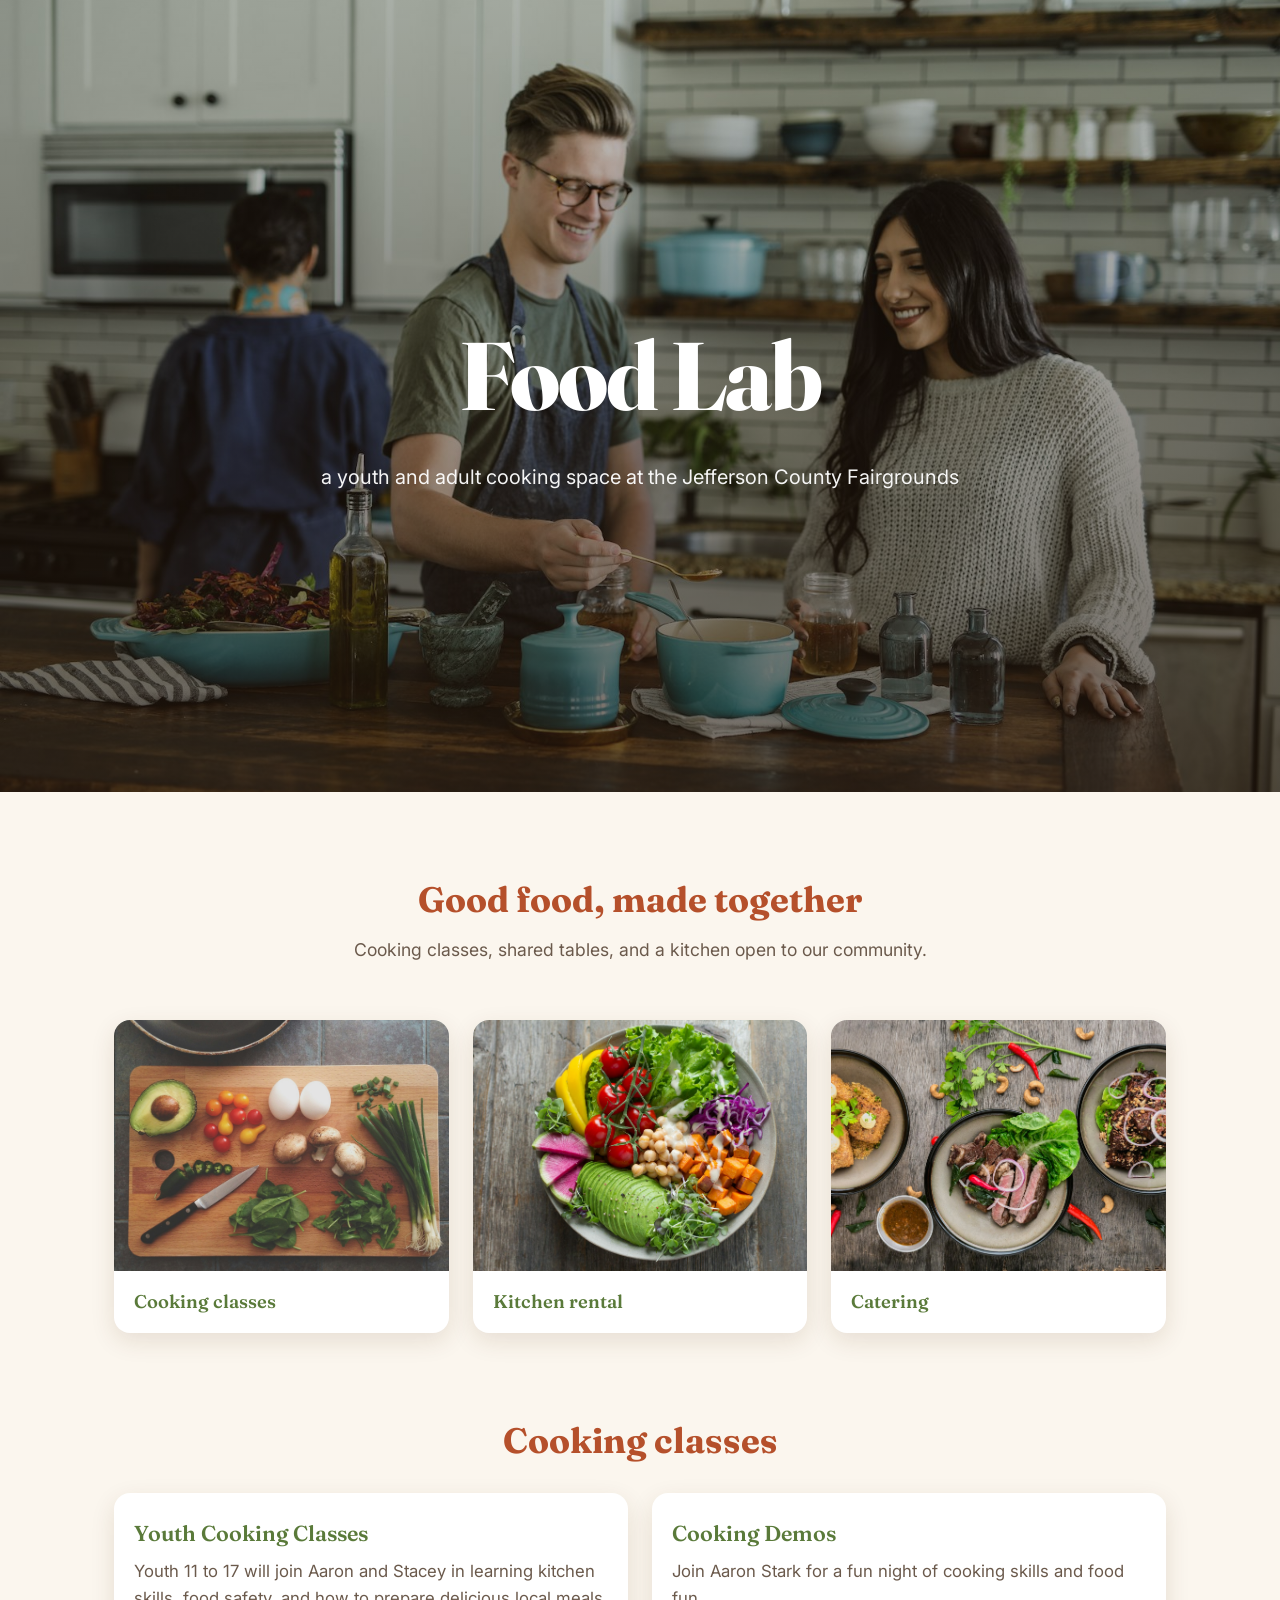
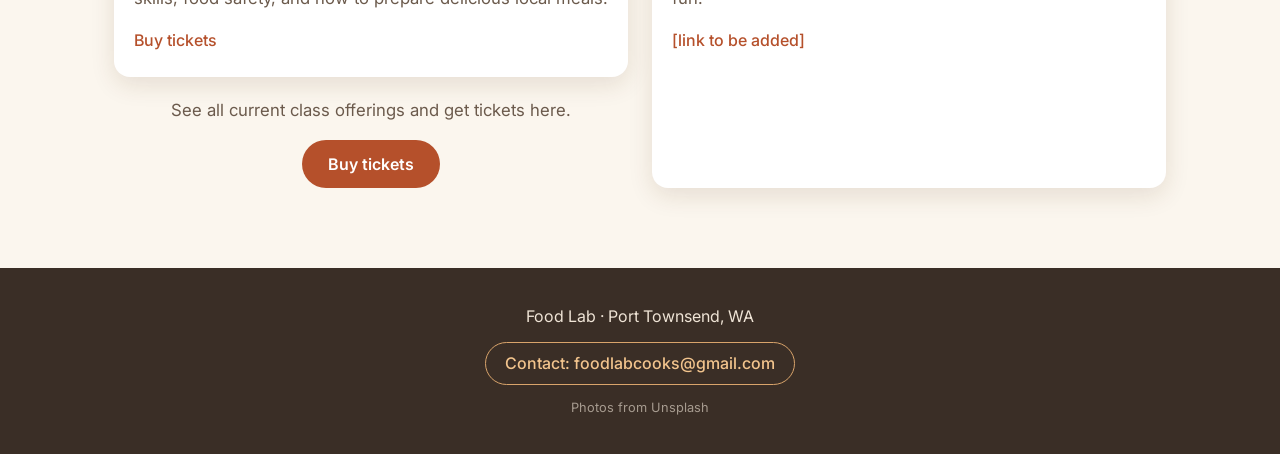
==== index.html @ 8de81036 "Correct gallery captions to Kitchen rental and Catering. Co-authored-by: foodlabcooks <foodlabcooks@" ====
<!doctype html><html lang="en"><head><meta charset="utf-8"><meta name="viewport" content="width=device-width,initial-scale=1">
<title>Food Lab · Port Townsend</title>
<link rel="preconnect" href="https://fonts.googleapis.com"><link href="https://fonts.googleapis.com/css2?family=Fraunces:wght@600;800&family=Inter:wght@400;500&display=swap" rel="stylesheet">
<link rel="stylesheet" href="style.css"></head><body>
<header class="hero"><div class="overlay"><h1>Food Lab</h1><p>a youth and adult cooking space at the Jefferson County Fairgrounds</p></div></header>
<main>
  <section class="intro"><h2>Good food, made together</h2><p>Cooking classes, shared tables, and a kitchen open to our community.</p></section>
  <section class="gallery">
    <figure><img src="img/4.jpg" alt="Fresh vegetables and eggs on a cutting board"><figcaption>Cooking classes</figcaption></figure>
    <figure><img src="img/3.jpg" alt="Colorful vegetable bowl"><figcaption>Kitchen rental</figcaption></figure>
    <figure><img src="img/2.jpg" alt="Plated dishes on a wooden table"><figcaption>Catering</figcaption></figure>
  </section>
  <section class="classes"><h2>Cooking classes</h2>
    <ul class="class-list">
      <li class="class-group"><div class="class-card"><h3>Youth Cooking Classes</h3><p>Youth 11 to 17 will join Aaron and Stacey in learning kitchen skills, food safety, and how to prepare delicious local meals.</p><a href="https://buytickets.at/foodlab">Buy tickets</a></div><div class="classes-tickets"><p>See all current class offerings and get tickets here.</p><a class="tickets" href="https://buytickets.at/foodlab">Buy tickets</a></div></li>
      <li class="class-card"><h3>Cooking Demos</h3><p>Join Aaron Stark for a fun night of cooking skills and food fun.</p><a href="#">[link to be added]</a></li>
    </ul>
  </section>
  <!-- Add more sections here when ready -->
</main>
<footer><p>Food Lab &middot; Port Townsend, WA</p><p><a class="contact" href="mailto:foodlabcooks@gmail.com">Contact: foodlabcooks@gmail.com</a></p><p class="credit">Photos from Unsplash</p></footer>
</body></html>
---- style.css ----
*{box-sizing:border-box}body{margin:0;font-family:Inter,system-ui,sans-serif;background:#fbf6ee;color:#3a2e26;line-height:1.6}
h1,h2{font-family:Fraunces,Georgia,serif}
.hero{height:88vh;min-height:480px;background:url(img/1.jpg) center/cover no-repeat;position:relative}
.overlay{position:absolute;inset:0;background:linear-gradient(180deg,rgba(40,25,15,.25),rgba(40,25,15,.65));display:flex;flex-direction:column;justify-content:center;align-items:center;text-align:center;color:#fff;padding:2rem}
.hero h1{font-size:clamp(3rem,9vw,6rem);font-weight:800;margin:0;letter-spacing:-.02em}
.hero p{font-size:1.25rem;margin:.5rem 0 0;opacity:.95}
.intro{max-width:640px;margin:0 auto;padding:5rem 1.5rem 2.5rem;text-align:center}
.intro h2{font-size:2.2rem;color:#b5502b;margin:0 0 .5rem}.intro p{font-size:1.1rem;color:#6b5a4c;margin:0}
.gallery{max-width:1100px;margin:0 auto;padding:1rem 1.5rem 5rem;display:grid;grid-template-columns:repeat(auto-fit,minmax(260px,1fr));gap:1.5rem}
.classes{max-width:1100px;margin:0 auto;padding:0 1.5rem 5rem}
.classes h2{font-size:2.2rem;color:#b5502b;margin:0 0 1.5rem;text-align:center}
.classes-tickets{text-align:center;margin:1.25rem 0 0}
.classes-tickets p{margin:0 0 1rem;color:#6b5a4c;font-size:1.05rem}
.tickets{display:inline-block;padding:.7rem 1.6rem;background:#b5502b;border-radius:999px;color:#fff;font-weight:600;text-decoration:none}
.tickets:hover{background:#d9a46b;color:#3a2e26}
.class-list{list-style:none;margin:0;padding:0;display:grid;grid-template-columns:repeat(auto-fit,minmax(min(100%,420px),1fr));gap:1.5rem}
.class-card{background:#fff;border-radius:16px;padding:1.5rem 1.25rem;box-shadow:0 8px 24px rgba(80,50,20,.12)}
.class-card h3{font-family:Fraunces,Georgia,serif;font-weight:600;font-size:1.35rem;color:#5a7a3a;margin:0 0 .4rem}
.class-card p{margin:0 0 1rem;color:#6b5a4c;font-size:1.05rem}
.class-card a{color:#b5502b;font-weight:500;text-decoration:none}
.class-card a:hover{text-decoration:underline}
figure{margin:0;background:#fff;border-radius:16px;overflow:hidden;box-shadow:0 8px 24px rgba(80,50,20,.12);transition:transform .25s}
figure:hover{transform:translateY(-4px)}
figure img{width:100%;aspect-ratio:4/3;object-fit:cover;display:block}
figcaption{padding:1rem 1.25rem;font-family:Fraunces,serif;font-weight:600;font-size:1.15rem;color:#5a7a3a}
footer{background:#3a2e26;color:#efe4d6;text-align:center;padding:2rem 1rem}footer p{margin:.2rem 0}.credit{font-size:.8rem;opacity:.6}
.contact{display:inline-block;margin:.6rem 0;padding:.5rem 1.2rem;border:1px solid #d9a46b;border-radius:999px;color:#f2c48d;text-decoration:none;font-weight:500}.contact:hover{background:#d9a46b;color:#3a2e26}
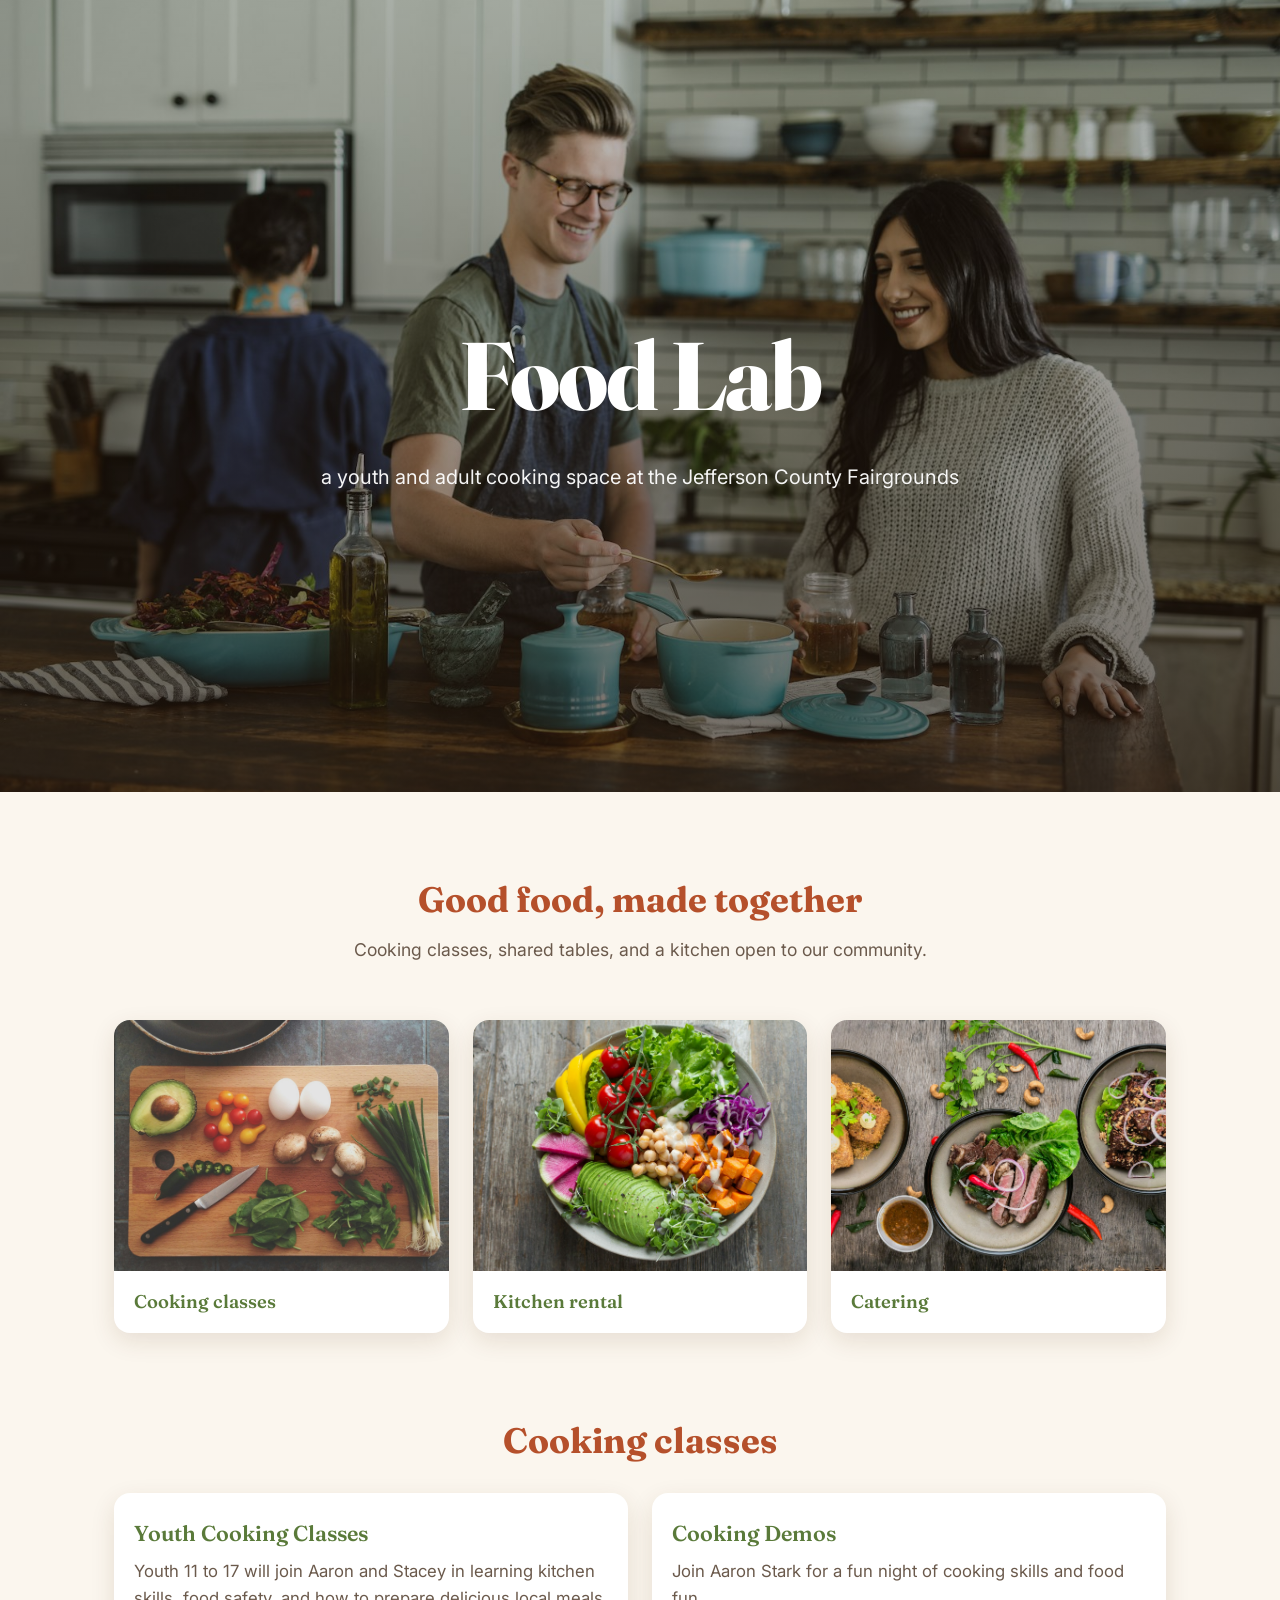
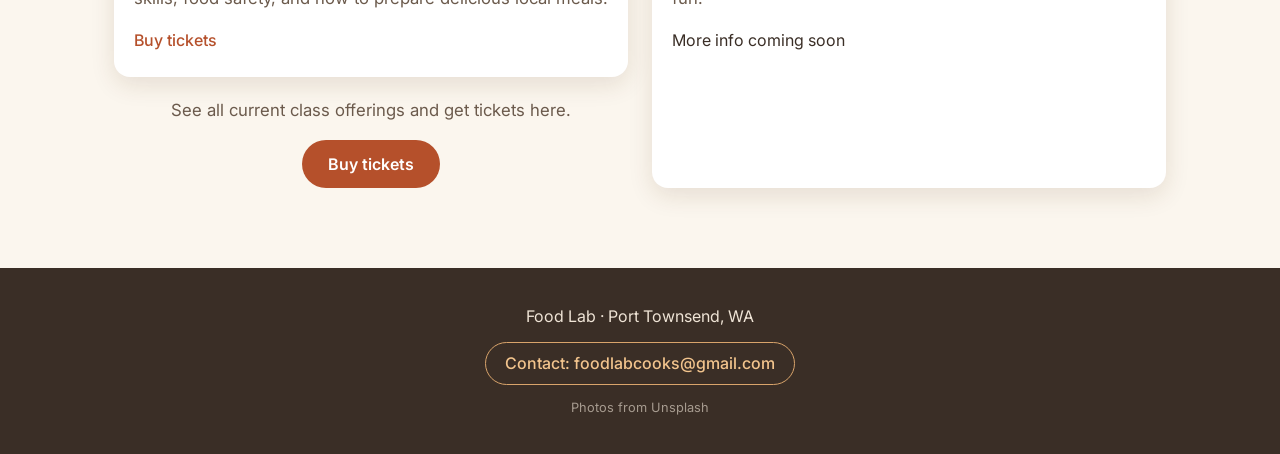
==== commit a3649a00: "Replace the Cooking Demos placeholder link with plain text. Co-authored-by: foodlabcooks <foodlabcoo" ====
--- a/index.html
+++ b/index.html
@@ -13,7 +13,7 @@
   <section class="classes"><h2>Cooking classes</h2>
     <ul class="class-list">
       <li class="class-group"><div class="class-card"><h3>Youth Cooking Classes</h3><p>Youth 11 to 17 will join Aaron and Stacey in learning kitchen skills, food safety, and how to prepare delicious local meals.</p><a href="https://buytickets.at/foodlab">Buy tickets</a></div><div class="classes-tickets"><p>See all current class offerings and get tickets here.</p><a class="tickets" href="https://buytickets.at/foodlab">Buy tickets</a></div></li>
-      <li class="class-card"><h3>Cooking Demos</h3><p>Join Aaron Stark for a fun night of cooking skills and food fun.</p><a href="#">[link to be added]</a></li>
+      <li class="class-card"><h3>Cooking Demos</h3><p>Join Aaron Stark for a fun night of cooking skills and food fun.</p>More info coming soon</li>
     </ul>
   </section>
   <!-- Add more sections here when ready -->
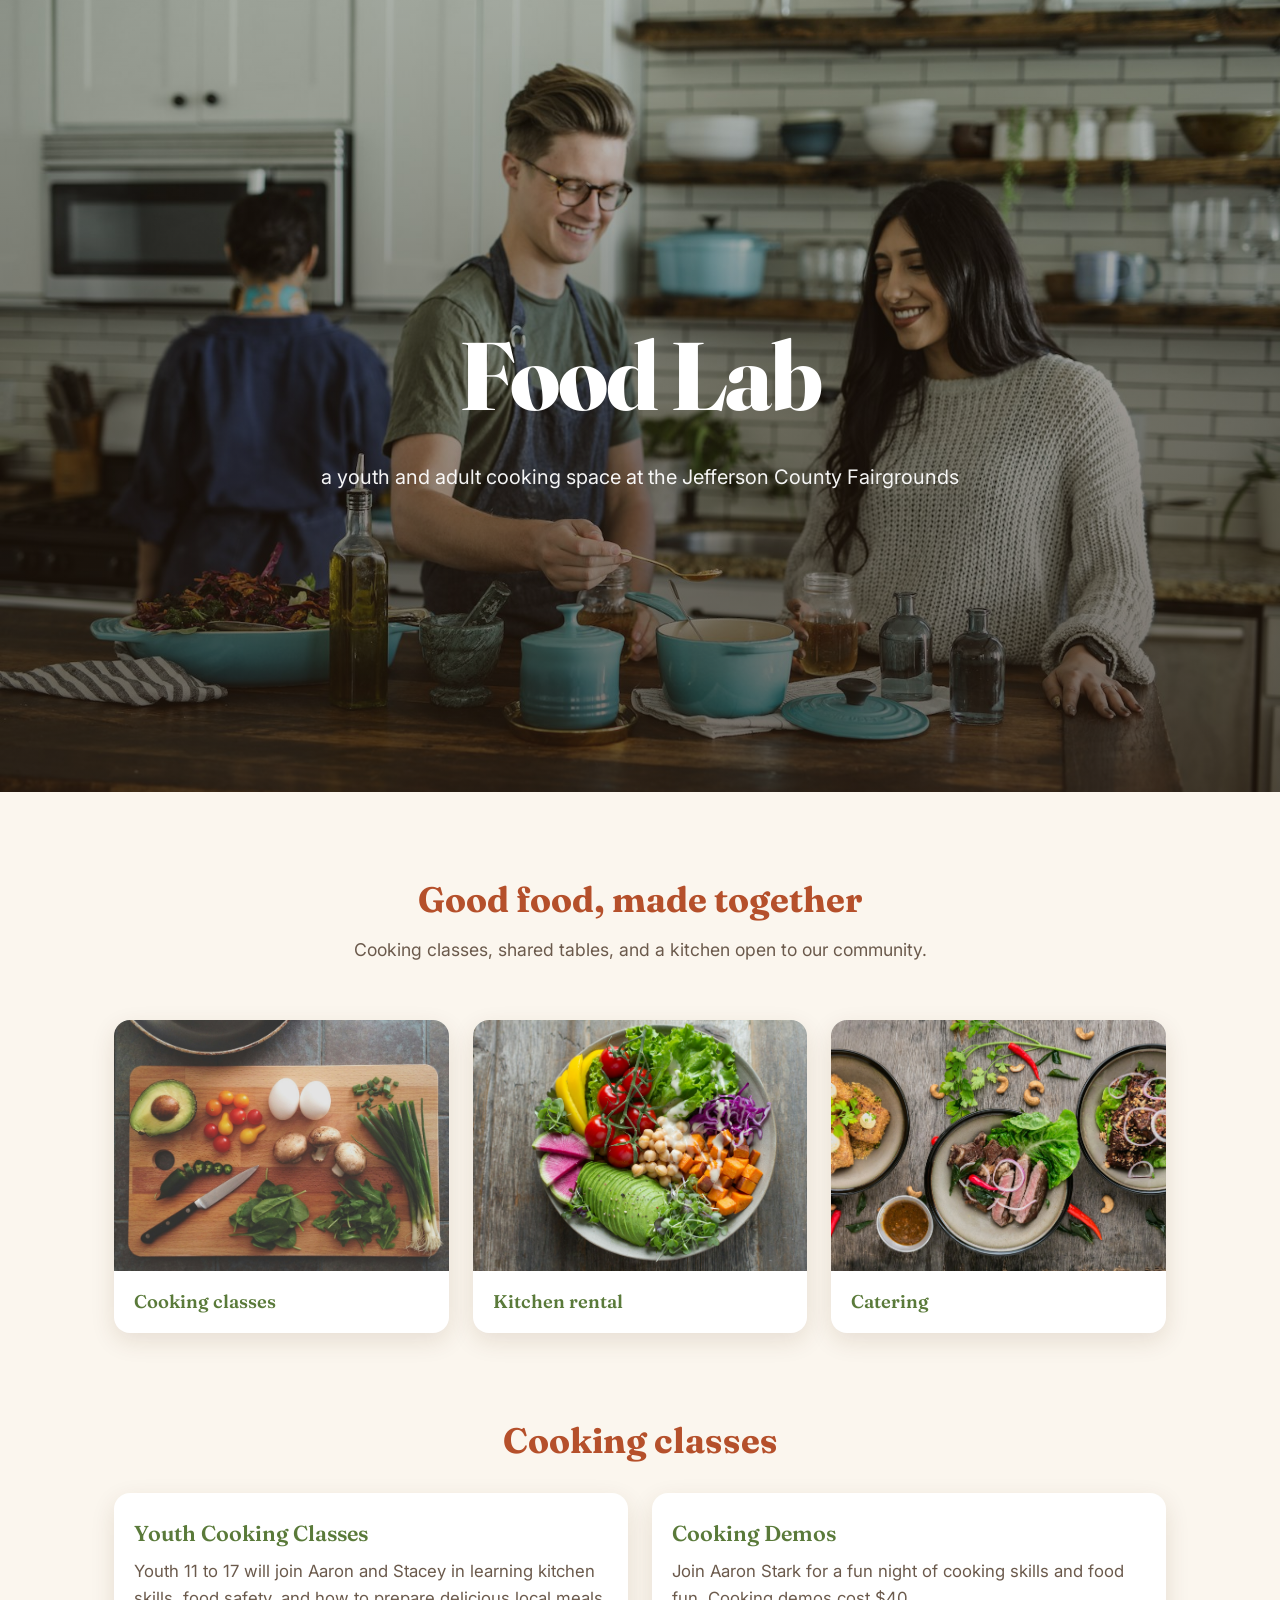
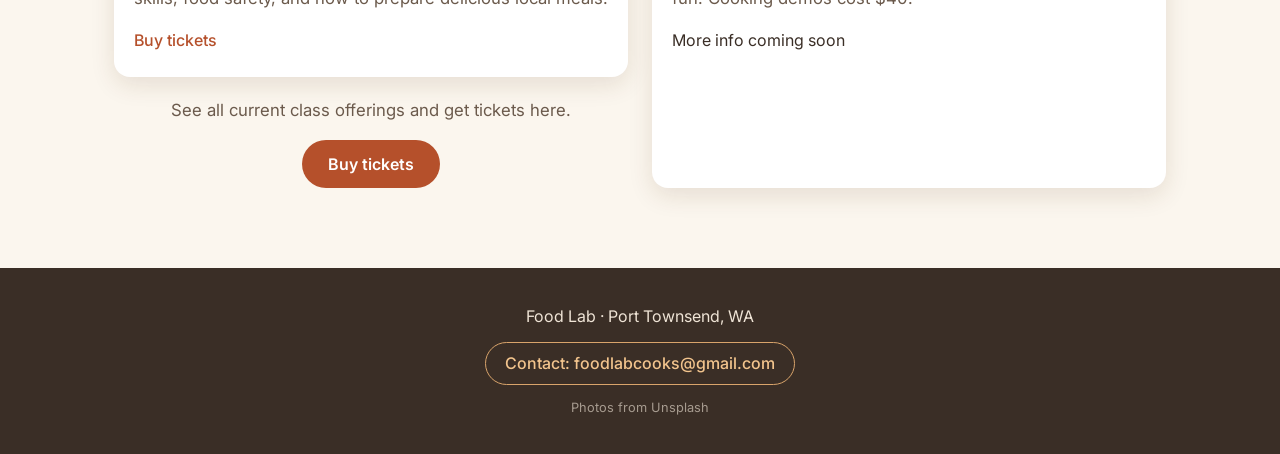
==== commit 65cd5463: "State that cooking demos cost $40. Add the price to the Cooking Demos card description and rebuild t" ====
--- a/index.html
+++ b/index.html
@@ -13,7 +13,7 @@
   <section class="classes"><h2>Cooking classes</h2>
     <ul class="class-list">
       <li class="class-group"><div class="class-card"><h3>Youth Cooking Classes</h3><p>Youth 11 to 17 will join Aaron and Stacey in learning kitchen skills, food safety, and how to prepare delicious local meals.</p><a href="https://buytickets.at/foodlab">Buy tickets</a></div><div class="classes-tickets"><p>See all current class offerings and get tickets here.</p><a class="tickets" href="https://buytickets.at/foodlab">Buy tickets</a></div></li>
-      <li class="class-card"><h3>Cooking Demos</h3><p>Join Aaron Stark for a fun night of cooking skills and food fun.</p>More info coming soon</li>
+      <li class="class-card"><h3>Cooking Demos</h3><p>Join Aaron Stark for a fun night of cooking skills and food fun. Cooking demos cost $40.</p>More info coming soon</li>
     </ul>
   </section>
   <!-- Add more sections here when ready -->
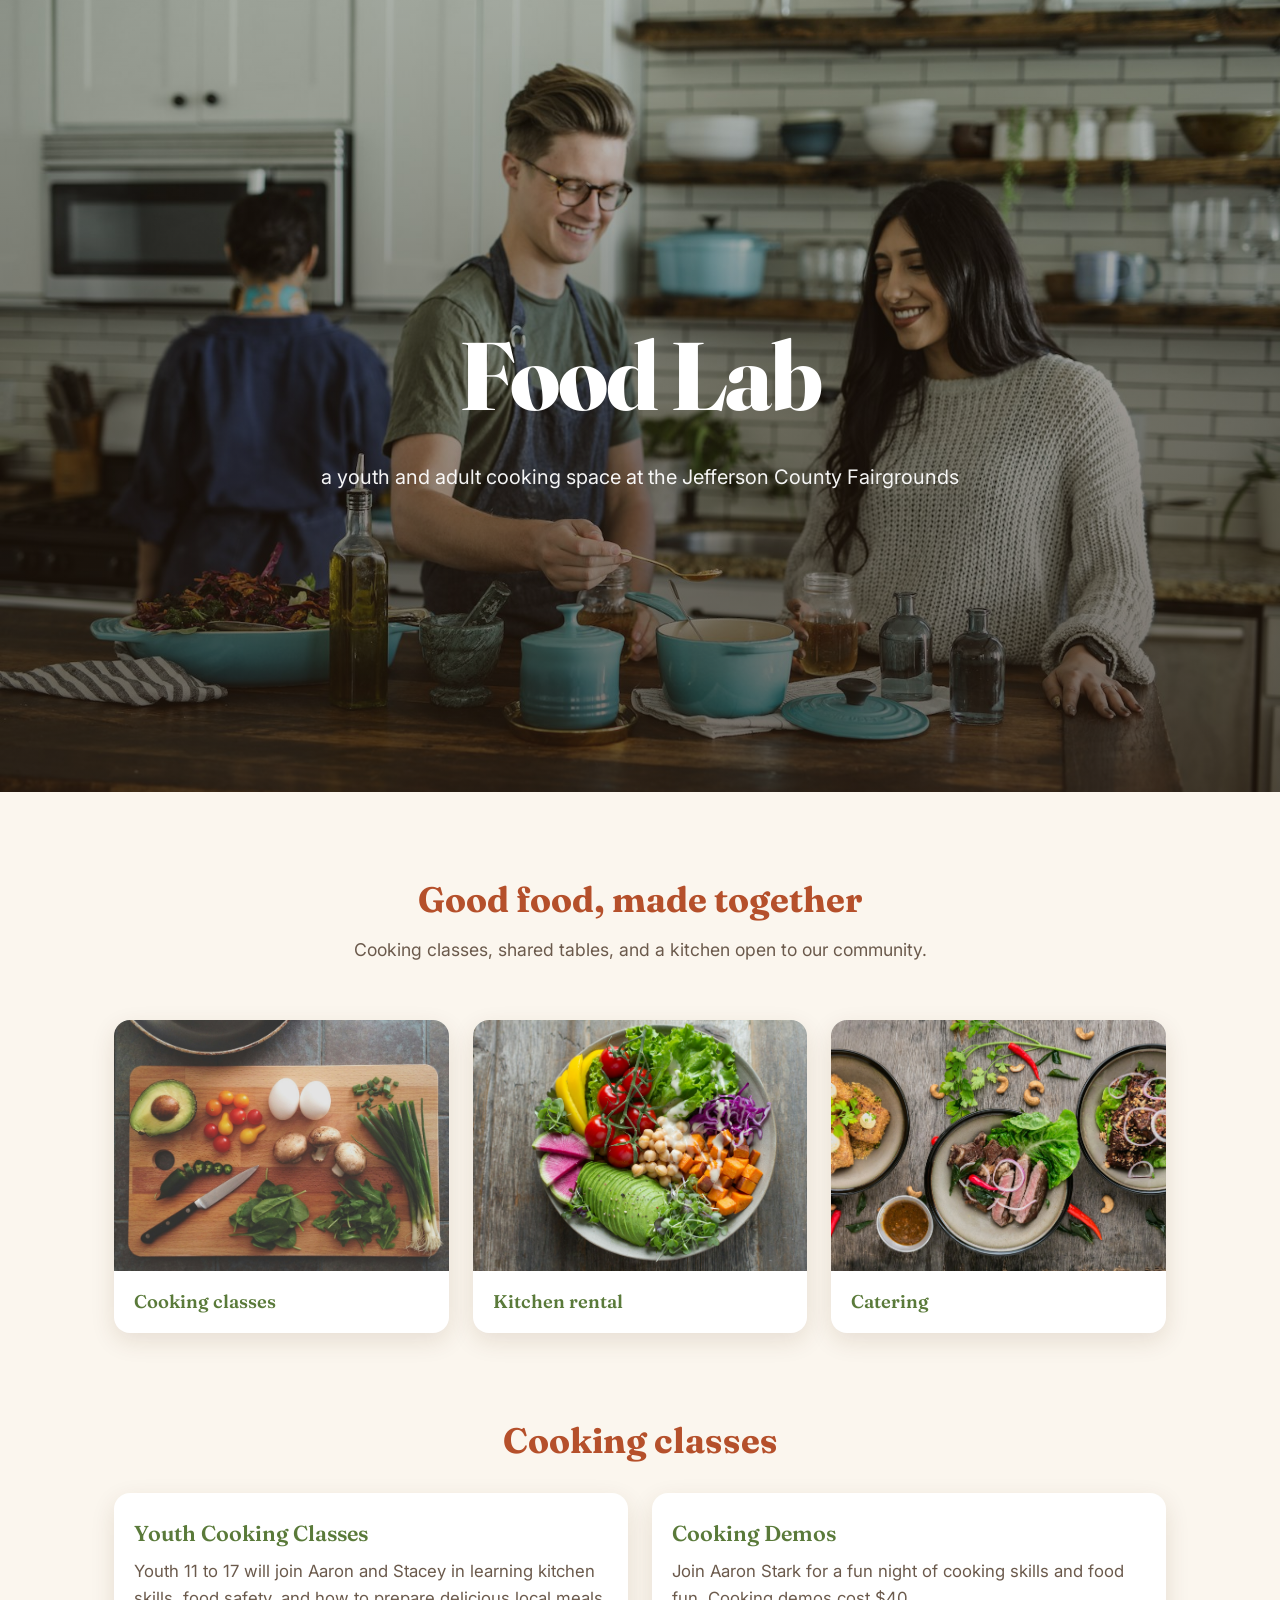
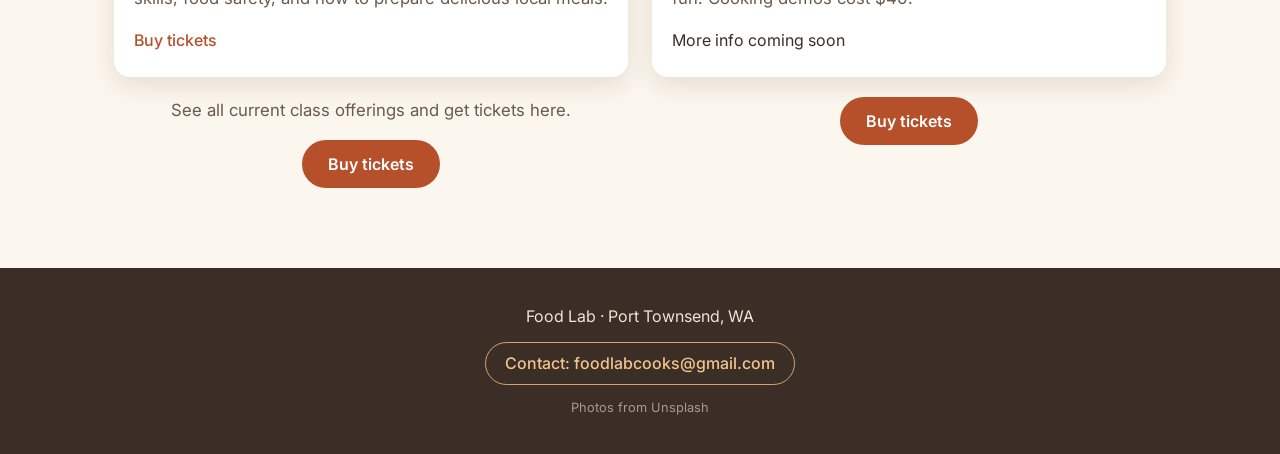
==== commit 83139e0c: "Add a Buy tickets button under Cooking Demos. Use the same pill control as the youth classes, pointe" ====
--- a/index.html
+++ b/index.html
@@ -13,7 +13,7 @@
   <section class="classes"><h2>Cooking classes</h2>
     <ul class="class-list">
       <li class="class-group"><div class="class-card"><h3>Youth Cooking Classes</h3><p>Youth 11 to 17 will join Aaron and Stacey in learning kitchen skills, food safety, and how to prepare delicious local meals.</p><a href="https://buytickets.at/foodlab">Buy tickets</a></div><div class="classes-tickets"><p>See all current class offerings and get tickets here.</p><a class="tickets" href="https://buytickets.at/foodlab">Buy tickets</a></div></li>
-      <li class="class-card"><h3>Cooking Demos</h3><p>Join Aaron Stark for a fun night of cooking skills and food fun. Cooking demos cost $40.</p>More info coming soon</li>
+      <li class="class-group"><div class="class-card"><h3>Cooking Demos</h3><p>Join Aaron Stark for a fun night of cooking skills and food fun. Cooking demos cost $40.</p>More info coming soon</div><div class="classes-tickets"><a class="tickets" href="https://www.tickettailor.com/events/foodlab/2506908">Buy tickets</a></div></li>
     </ul>
   </section>
   <!-- Add more sections here when ready -->
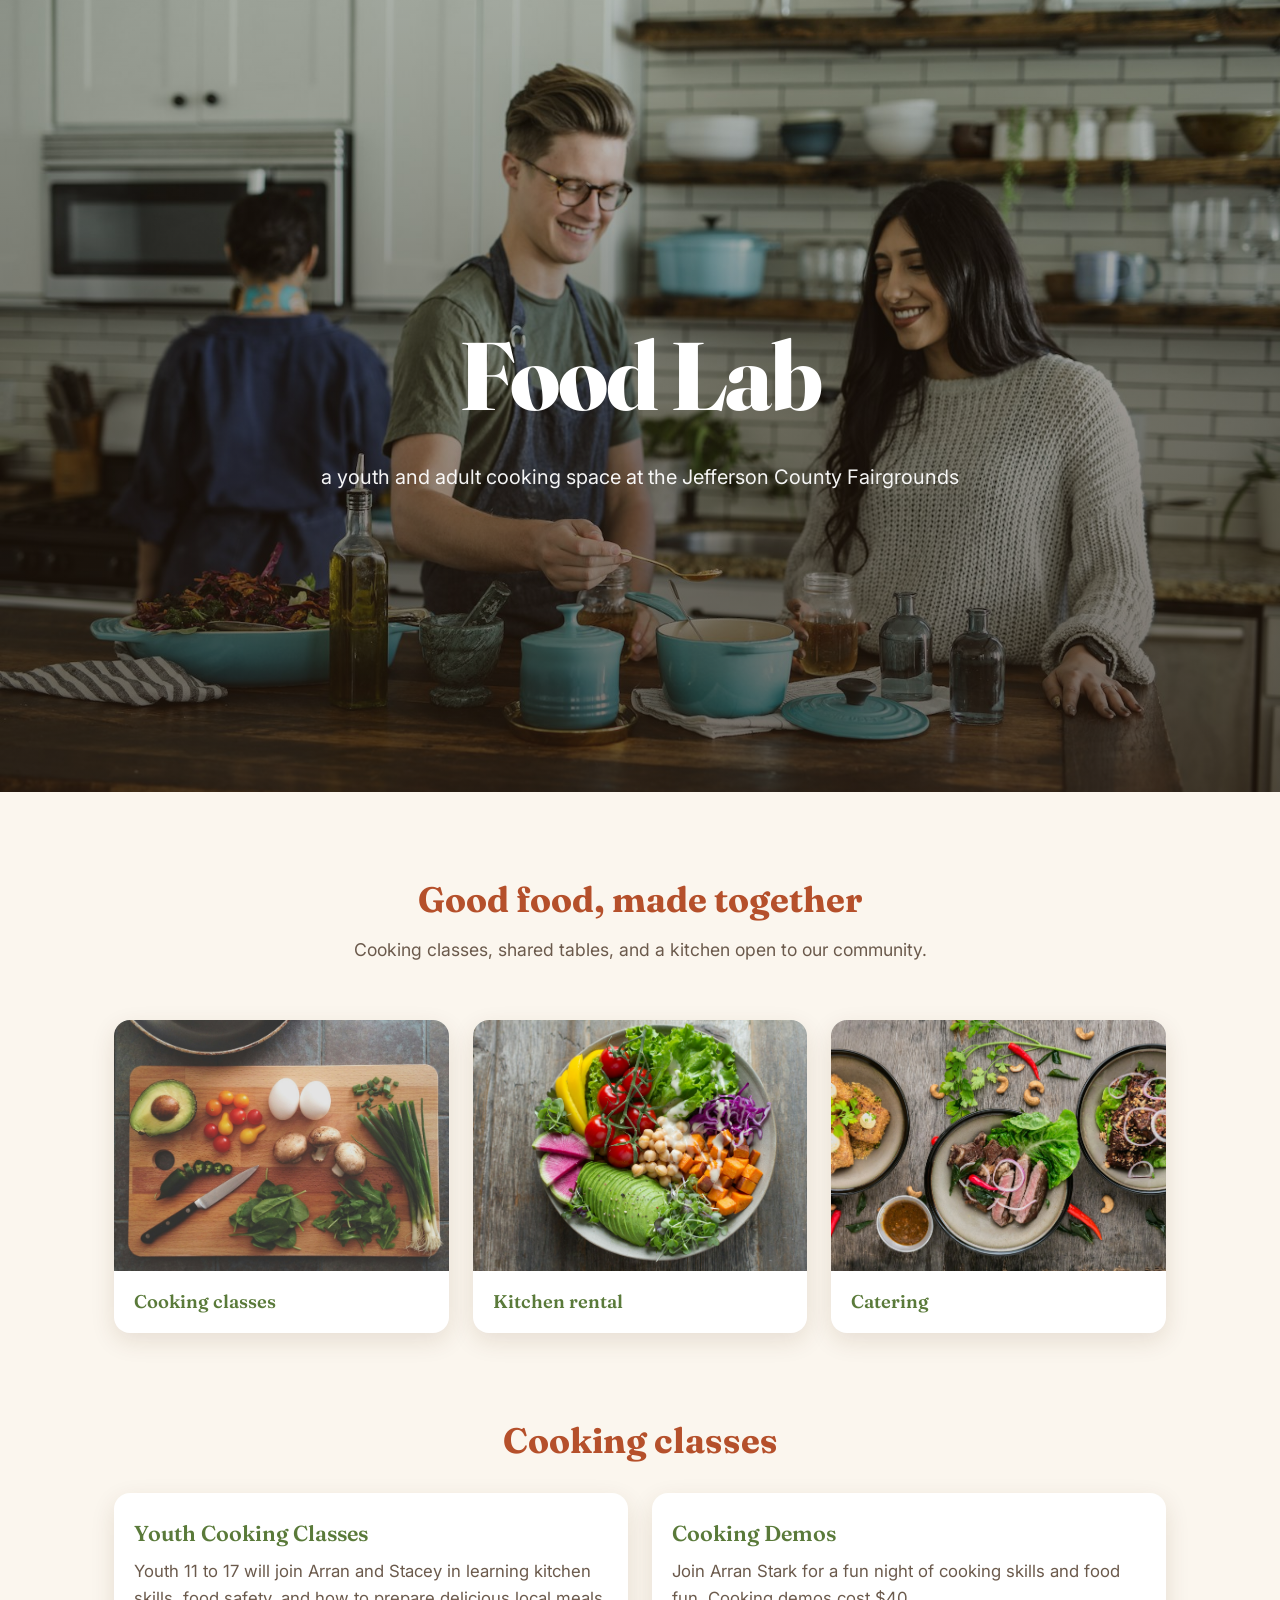
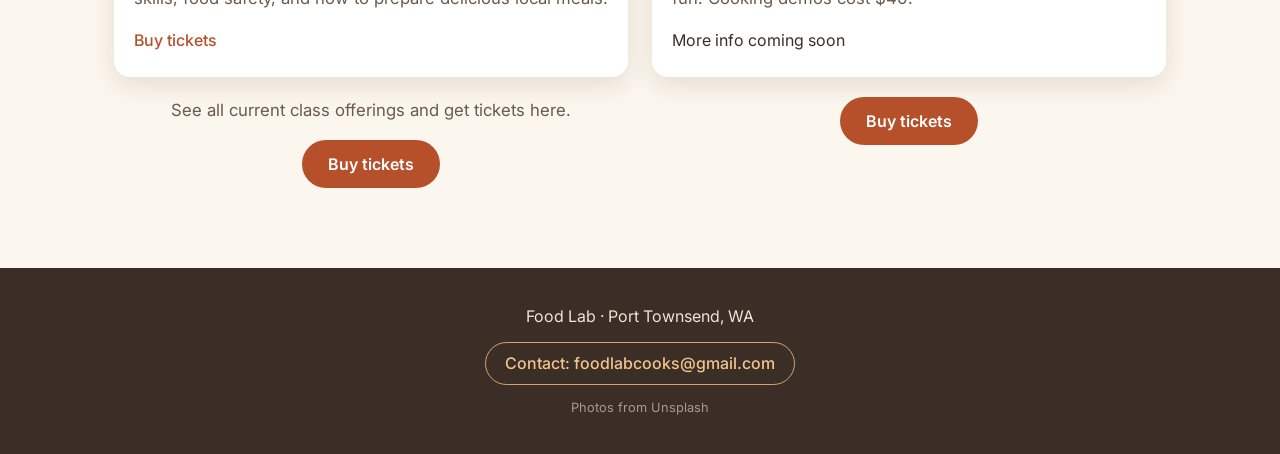
==== commit 1ff603c6: "Spell Arran Stark's name correctly on the homepage. The Youth Cooking Classes and Cooking Demos desc" ====
--- a/index.html
+++ b/index.html
@@ -12,8 +12,8 @@
   </section>
   <section class="classes"><h2>Cooking classes</h2>
     <ul class="class-list">
-      <li class="class-group"><div class="class-card"><h3>Youth Cooking Classes</h3><p>Youth 11 to 17 will join Aaron and Stacey in learning kitchen skills, food safety, and how to prepare delicious local meals.</p><a href="https://buytickets.at/foodlab">Buy tickets</a></div><div class="classes-tickets"><p>See all current class offerings and get tickets here.</p><a class="tickets" href="https://buytickets.at/foodlab">Buy tickets</a></div></li>
-      <li class="class-group"><div class="class-card"><h3>Cooking Demos</h3><p>Join Aaron Stark for a fun night of cooking skills and food fun. Cooking demos cost $40.</p>More info coming soon</div><div class="classes-tickets"><a class="tickets" href="https://www.tickettailor.com/events/foodlab/2506908">Buy tickets</a></div></li>
+      <li class="class-group"><div class="class-card"><h3>Youth Cooking Classes</h3><p>Youth 11 to 17 will join Arran and Stacey in learning kitchen skills, food safety, and how to prepare delicious local meals.</p><a href="https://buytickets.at/foodlab">Buy tickets</a></div><div class="classes-tickets"><p>See all current class offerings and get tickets here.</p><a class="tickets" href="https://buytickets.at/foodlab">Buy tickets</a></div></li>
+      <li class="class-group"><div class="class-card"><h3>Cooking Demos</h3><p>Join Arran Stark for a fun night of cooking skills and food fun. Cooking demos cost $40.</p>More info coming soon</div><div class="classes-tickets"><a class="tickets" href="https://www.tickettailor.com/events/foodlab/2506908">Buy tickets</a></div></li>
     </ul>
   </section>
   <!-- Add more sections here when ready -->
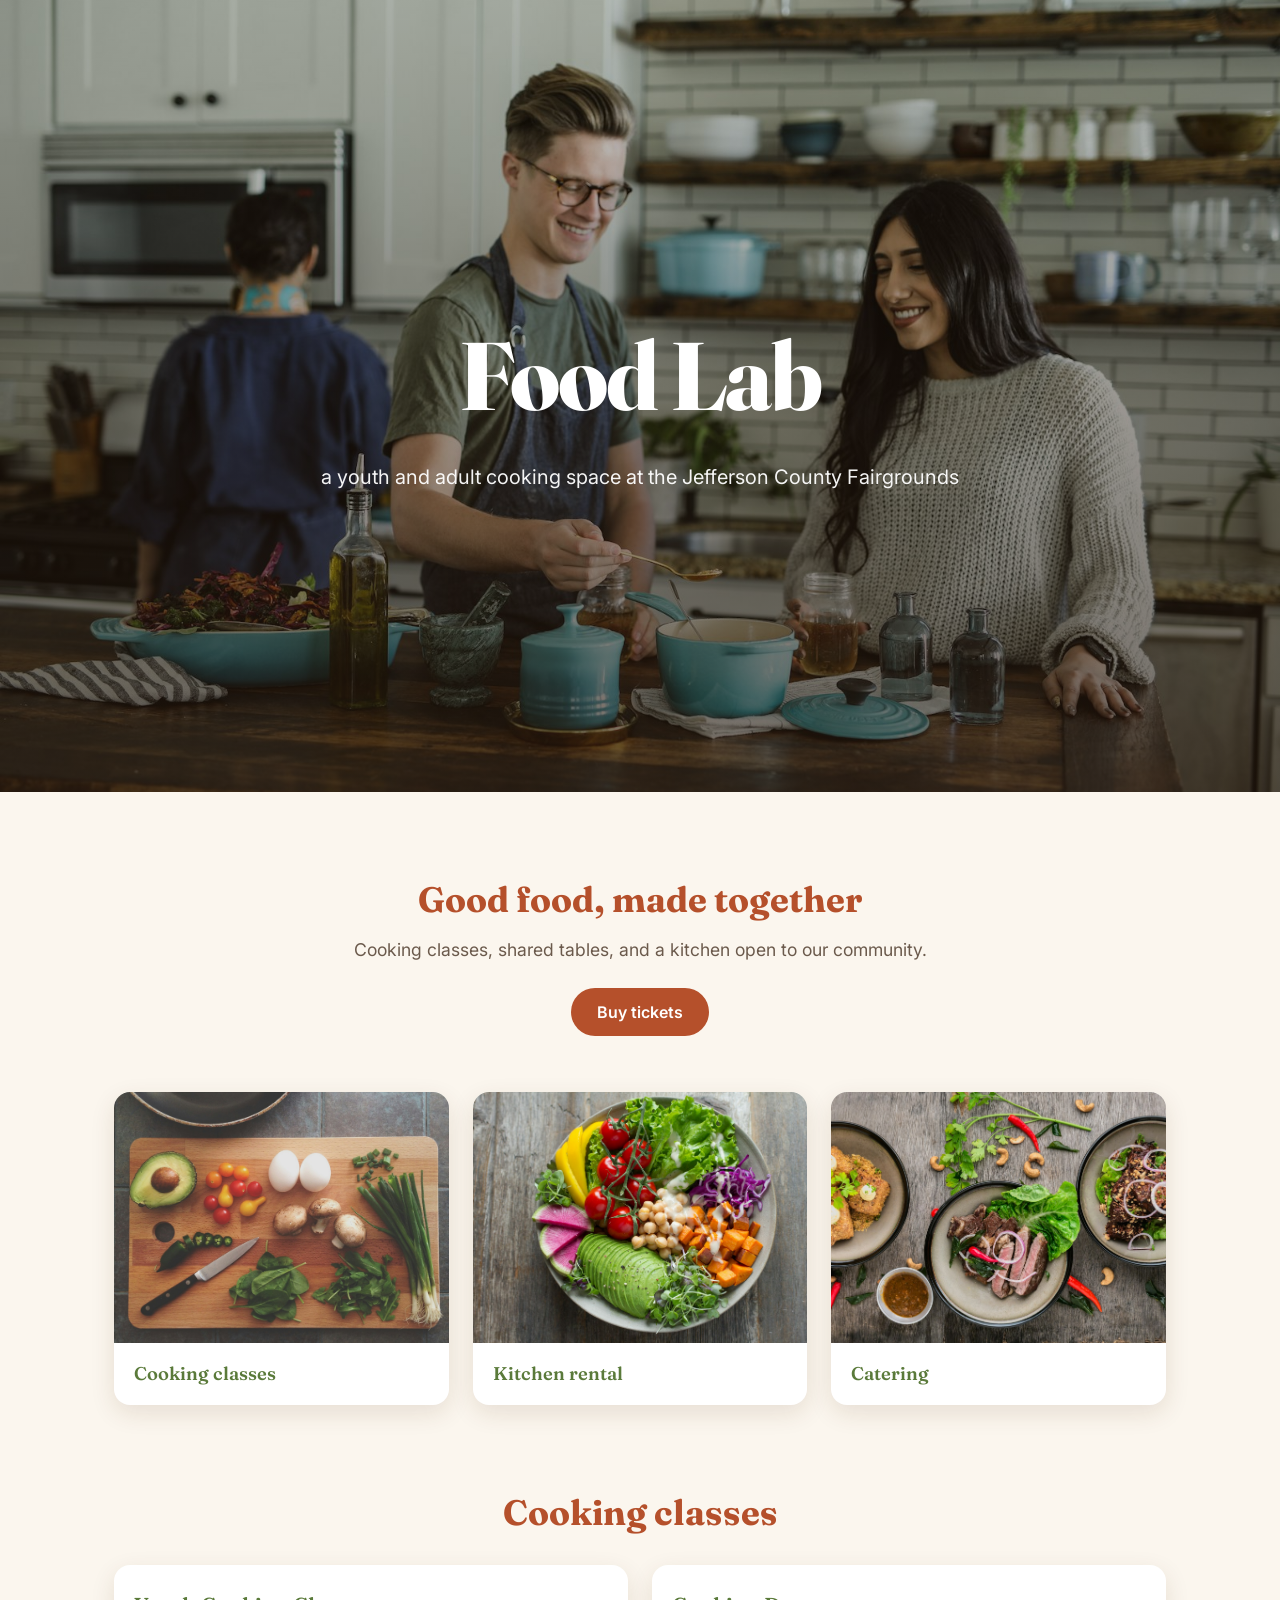
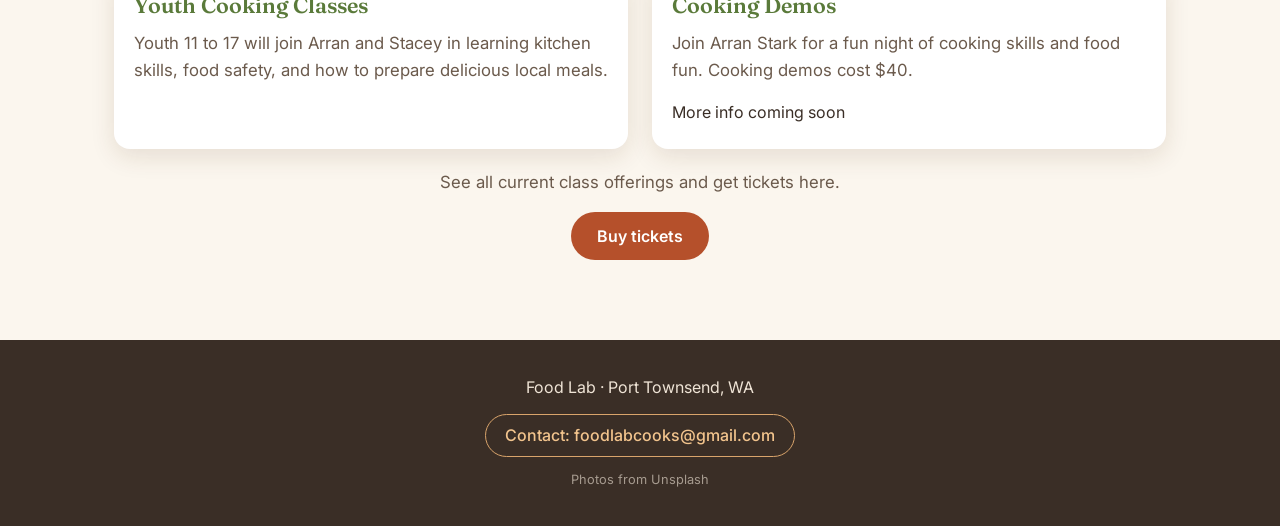
==== commit f9a82db5: "Use two Buy tickets links, both to every class Remove the Youth card text link and the per-card tick" ====
--- a/index.html
+++ b/index.html
@@ -4,7 +4,7 @@
 <link rel="stylesheet" href="style.css"></head><body>
 <header class="hero"><div class="overlay"><h1>Food Lab</h1><p>a youth and adult cooking space at the Jefferson County Fairgrounds</p></div></header>
 <main>
-  <section class="intro"><h2>Good food, made together</h2><p>Cooking classes, shared tables, and a kitchen open to our community.</p></section>
+  <section class="intro"><h2>Good food, made together</h2><p>Cooking classes, shared tables, and a kitchen open to our community.</p><a class="tickets" href="https://buytickets.at/foodlab">Buy tickets</a></section>
   <section class="gallery">
     <figure><img src="img/4.jpg" alt="Fresh vegetables and eggs on a cutting board"><figcaption>Cooking classes</figcaption></figure>
     <figure><img src="img/3.jpg" alt="Colorful vegetable bowl"><figcaption>Kitchen rental</figcaption></figure>
@@ -12,9 +12,10 @@
   </section>
   <section class="classes"><h2>Cooking classes</h2>
     <ul class="class-list">
-      <li class="class-group"><div class="class-card"><h3>Youth Cooking Classes</h3><p>Youth 11 to 17 will join Arran and Stacey in learning kitchen skills, food safety, and how to prepare delicious local meals.</p><a href="https://buytickets.at/foodlab">Buy tickets</a></div><div class="classes-tickets"><p>See all current class offerings and get tickets here.</p><a class="tickets" href="https://buytickets.at/foodlab">Buy tickets</a></div></li>
-      <li class="class-group"><div class="class-card"><h3>Cooking Demos</h3><p>Join Arran Stark for a fun night of cooking skills and food fun. Cooking demos cost $40.</p>More info coming soon</div><div class="classes-tickets"><a class="tickets" href="https://www.tickettailor.com/events/foodlab/2506908">Buy tickets</a></div></li>
+      <li class="class-card"><h3>Youth Cooking Classes</h3><p>Youth 11 to 17 will join Arran and Stacey in learning kitchen skills, food safety, and how to prepare delicious local meals.</p></li>
+      <li class="class-card"><h3>Cooking Demos</h3><p>Join Arran Stark for a fun night of cooking skills and food fun. Cooking demos cost $40.</p>More info coming soon</li>
     </ul>
+    <div class="classes-tickets"><p>See all current class offerings and get tickets here.</p><a class="tickets" href="https://buytickets.at/foodlab">Buy tickets</a></div>
   </section>
   <!-- Add more sections here when ready -->
 </main>
--- a/style.css
+++ b/style.css
@@ -6,6 +6,7 @@
 .hero p{font-size:1.25rem;margin:.5rem 0 0;opacity:.95}
 .intro{max-width:640px;margin:0 auto;padding:5rem 1.5rem 2.5rem;text-align:center}
 .intro h2{font-size:2.2rem;color:#b5502b;margin:0 0 .5rem}.intro p{font-size:1.1rem;color:#6b5a4c;margin:0}
+.intro .tickets{margin-top:1.5rem}
 .gallery{max-width:1100px;margin:0 auto;padding:1rem 1.5rem 5rem;display:grid;grid-template-columns:repeat(auto-fit,minmax(260px,1fr));gap:1.5rem}
 .classes{max-width:1100px;margin:0 auto;padding:0 1.5rem 5rem}
 .classes h2{font-size:2.2rem;color:#b5502b;margin:0 0 1.5rem;text-align:center}
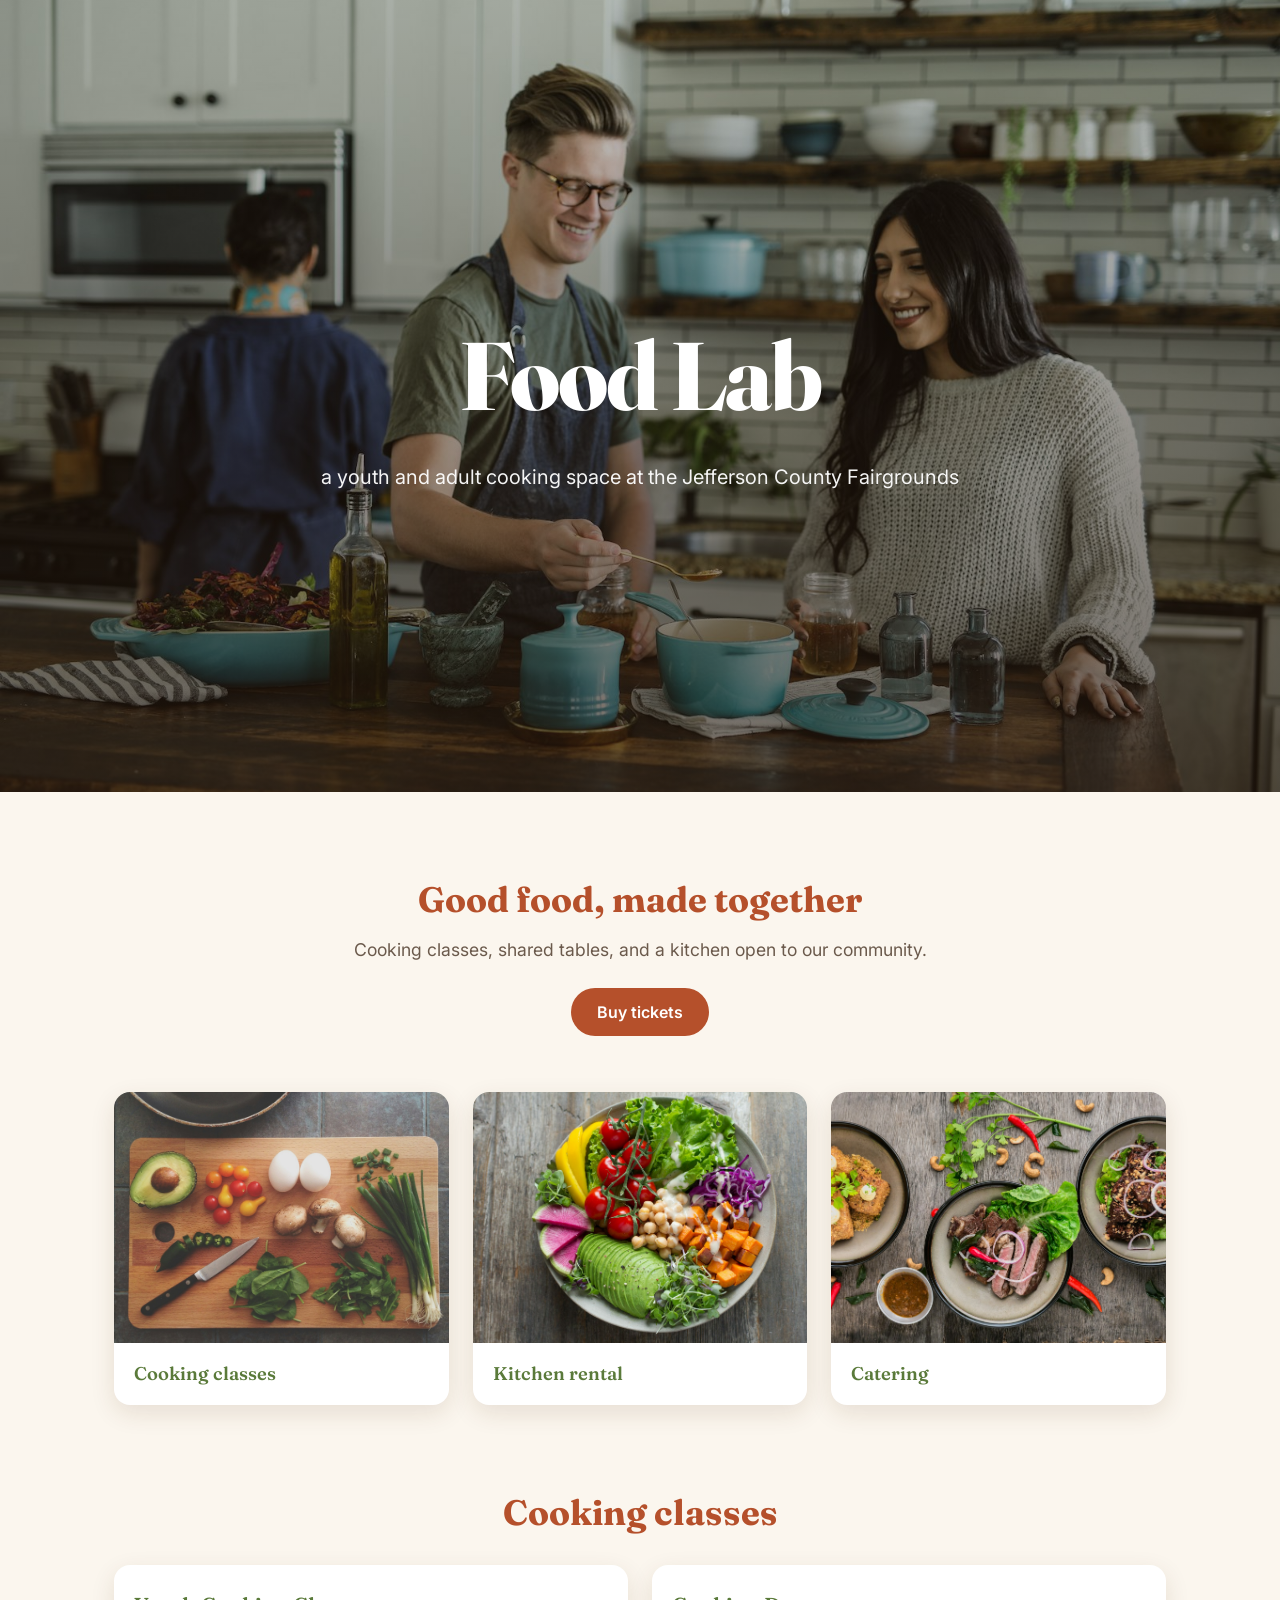
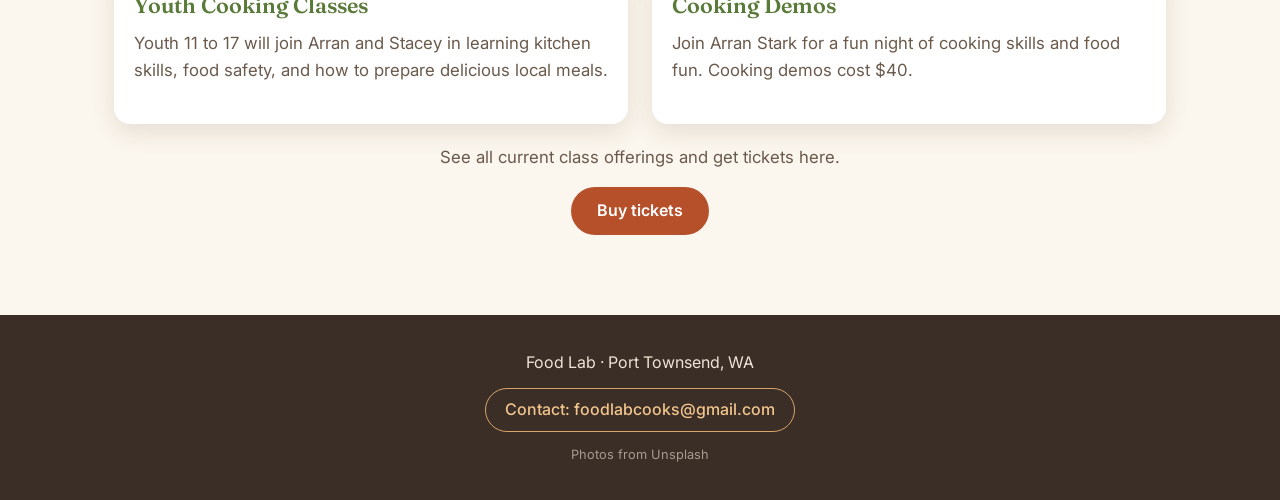
==== commit 2e785b75: "Remove the Cooking Demos coming-soon text Empty class link text now renders nothing, and Decap no lo" ====
--- a/index.html
+++ b/index.html
@@ -13,7 +13,7 @@
   <section class="classes"><h2>Cooking classes</h2>
     <ul class="class-list">
       <li class="class-card"><h3>Youth Cooking Classes</h3><p>Youth 11 to 17 will join Arran and Stacey in learning kitchen skills, food safety, and how to prepare delicious local meals.</p></li>
-      <li class="class-card"><h3>Cooking Demos</h3><p>Join Arran Stark for a fun night of cooking skills and food fun. Cooking demos cost $40.</p>More info coming soon</li>
+      <li class="class-card"><h3>Cooking Demos</h3><p>Join Arran Stark for a fun night of cooking skills and food fun. Cooking demos cost $40.</p></li>
     </ul>
     <div class="classes-tickets"><p>See all current class offerings and get tickets here.</p><a class="tickets" href="https://buytickets.at/foodlab">Buy tickets</a></div>
   </section>
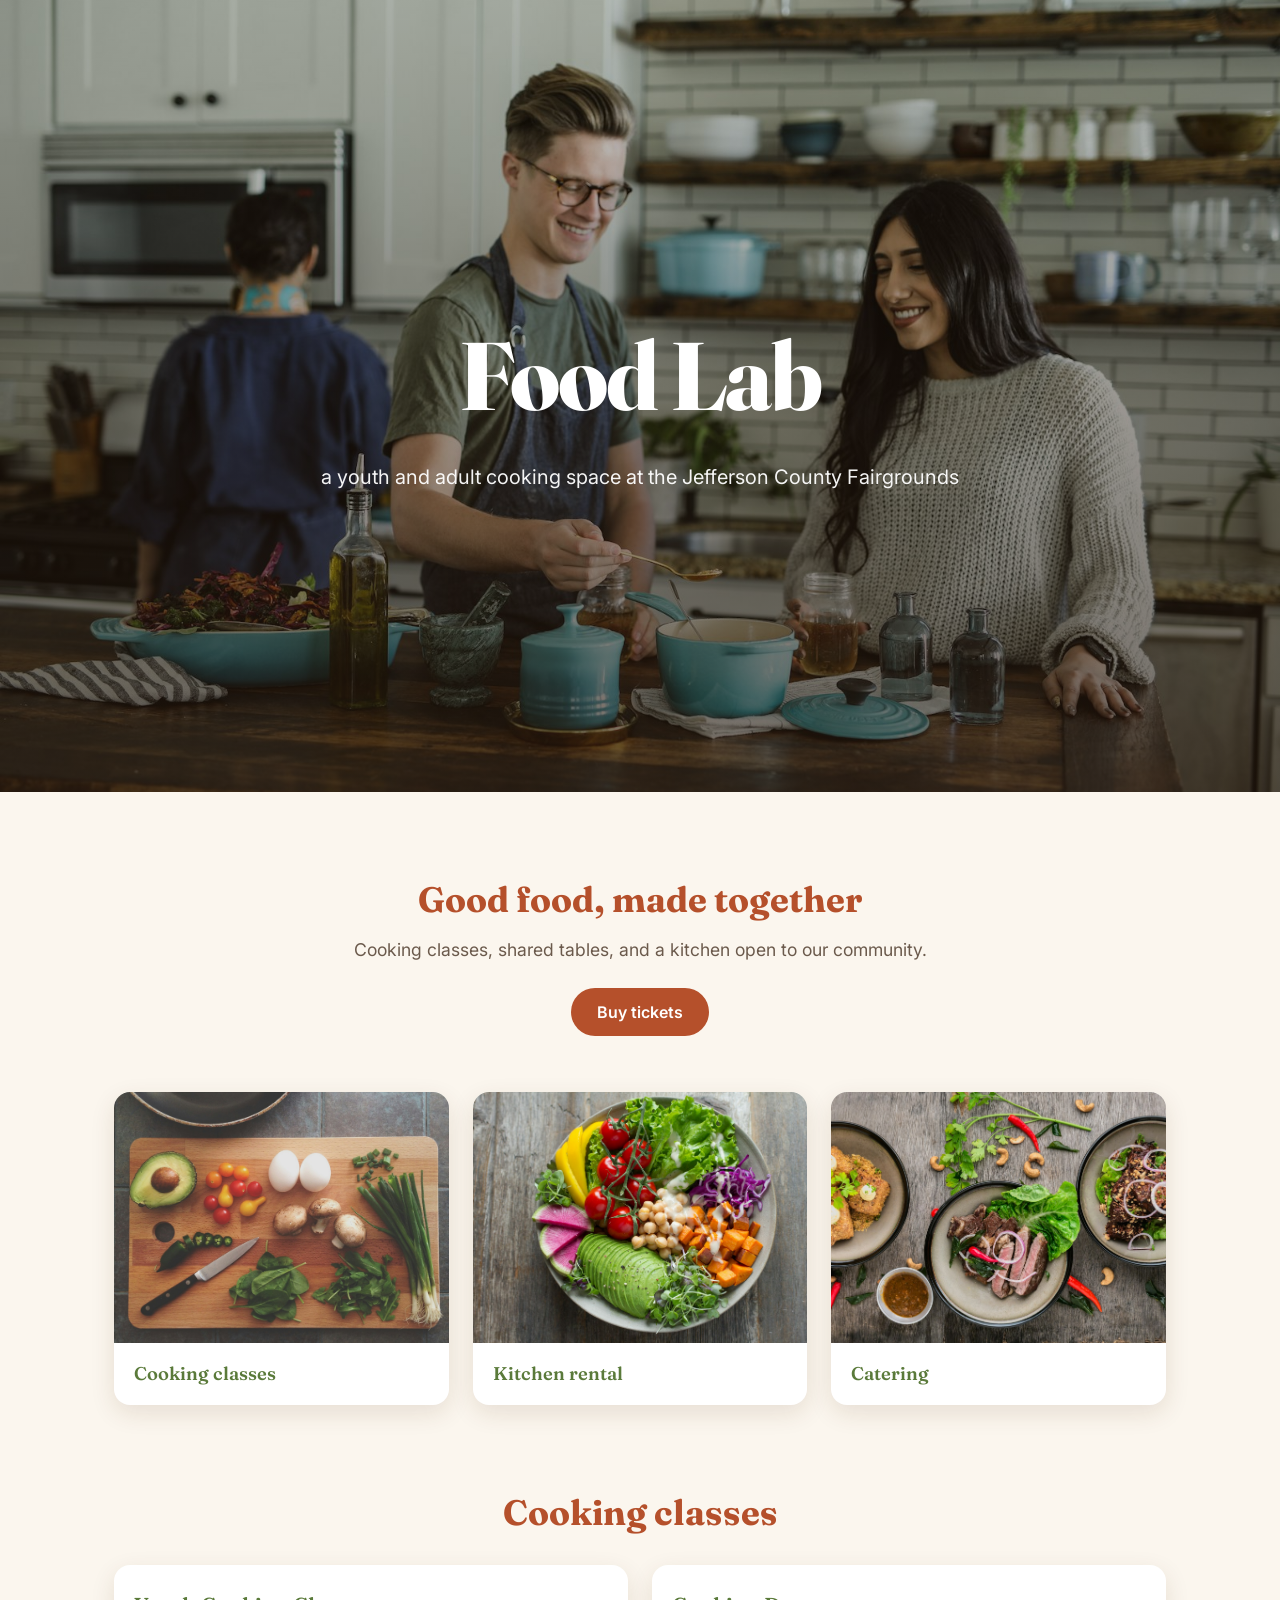
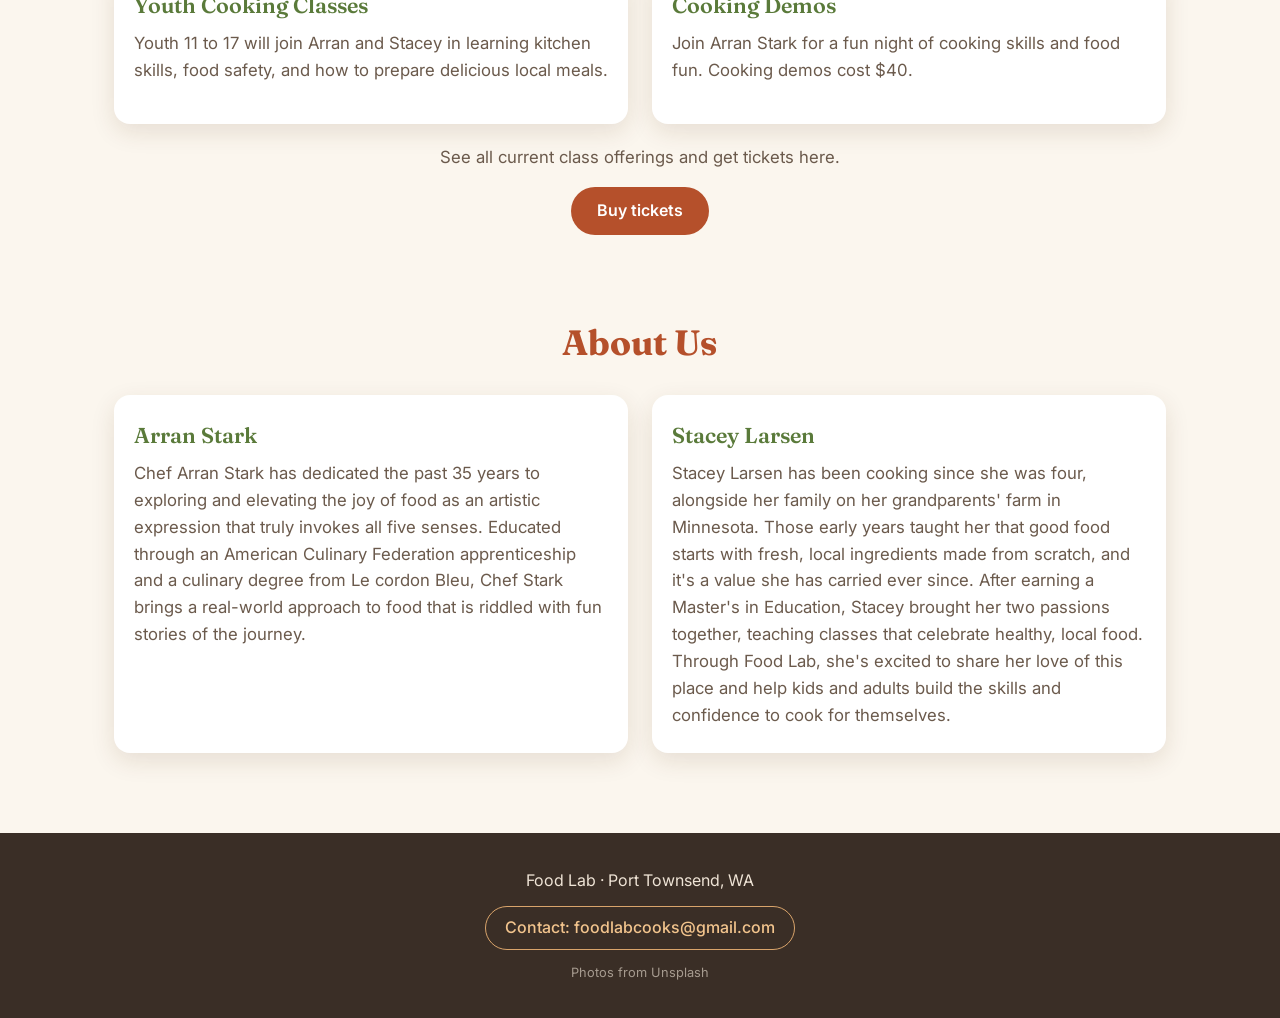
==== commit e4086371: "Add an About Us section before the footer. Store Arran Stark and Stacey Larsen bios in the home cont" ====
--- a/index.html
+++ b/index.html
@@ -17,6 +17,12 @@
     </ul>
     <div class="classes-tickets"><p>See all current class offerings and get tickets here.</p><a class="tickets" href="https://buytickets.at/foodlab">Buy tickets</a></div>
   </section>
+  <section class="about"><h2>About Us</h2>
+    <ul class="class-list">
+      <li class="class-card"><h3>Arran Stark</h3><p>Chef Arran Stark has dedicated the past 35 years to exploring and elevating the joy of food as an artistic expression that truly invokes all five senses. Educated through an American Culinary Federation apprenticeship and a culinary degree from Le cordon Bleu, Chef Stark brings a real-world approach to food that is riddled with fun stories of the journey.</p></li>
+      <li class="class-card"><h3>Stacey Larsen</h3><p>Stacey Larsen has been cooking since she was four, alongside her family on her grandparents' farm in Minnesota. Those early years taught her that good food starts with fresh, local ingredients made from scratch, and it's a value she has carried ever since. After earning a Master's in Education, Stacey brought her two passions together, teaching classes that celebrate healthy, local food. Through Food Lab, she's excited to share her love of this place and help kids and adults build the skills and confidence to cook for themselves.</p></li>
+    </ul>
+  </section>
   <!-- Add more sections here when ready -->
 </main>
 <footer><p>Food Lab &middot; Port Townsend, WA</p><p><a class="contact" href="mailto:foodlabcooks@gmail.com">Contact: foodlabcooks@gmail.com</a></p><p class="credit">Photos from Unsplash</p></footer>
--- a/style.css
+++ b/style.css
@@ -20,6 +20,9 @@
 .class-card p{margin:0 0 1rem;color:#6b5a4c;font-size:1.05rem}
 .class-card a{color:#b5502b;font-weight:500;text-decoration:none}
 .class-card a:hover{text-decoration:underline}
+.about{max-width:1100px;margin:0 auto;padding:0 1.5rem 5rem}
+.about h2{font-size:2.2rem;color:#b5502b;margin:0 0 1.5rem;text-align:center}
+.about .class-card p{margin-bottom:0}
 figure{margin:0;background:#fff;border-radius:16px;overflow:hidden;box-shadow:0 8px 24px rgba(80,50,20,.12);transition:transform .25s}
 figure:hover{transform:translateY(-4px)}
 figure img{width:100%;aspect-ratio:4/3;object-fit:cover;display:block}
